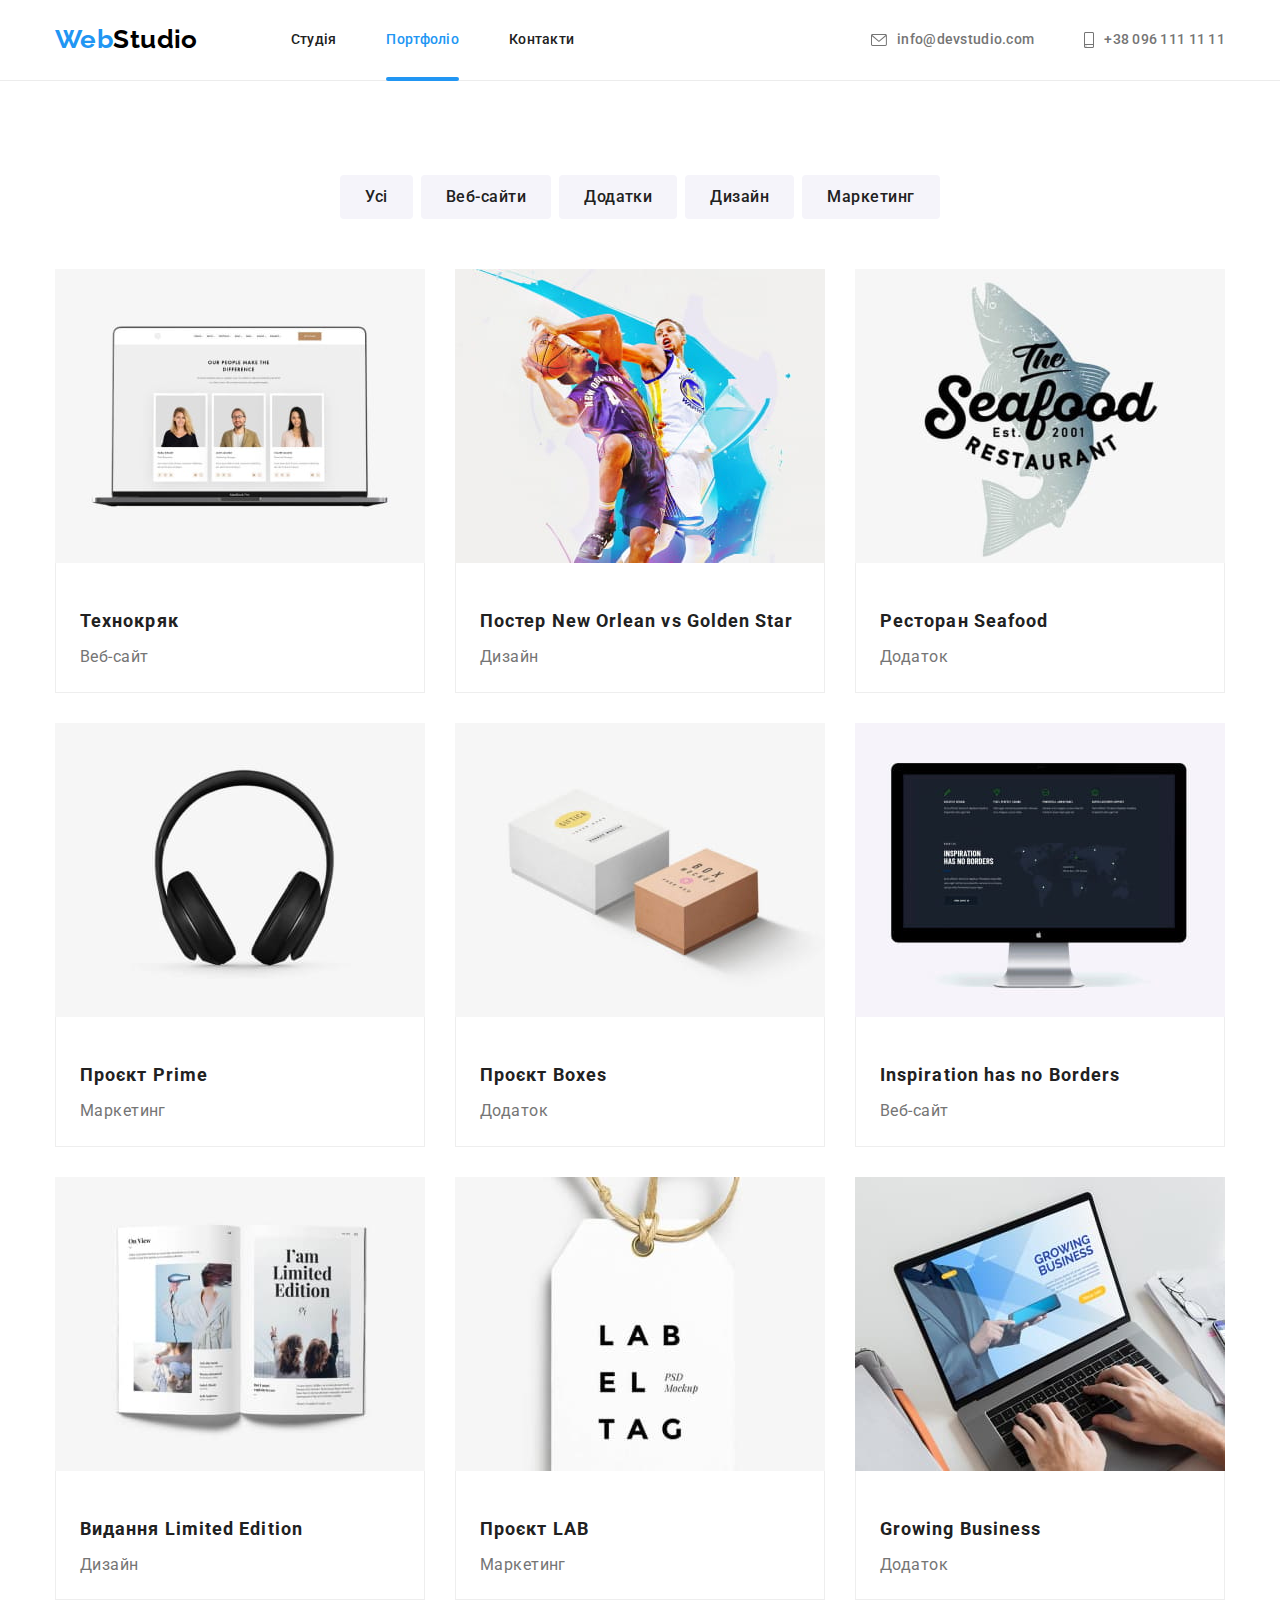
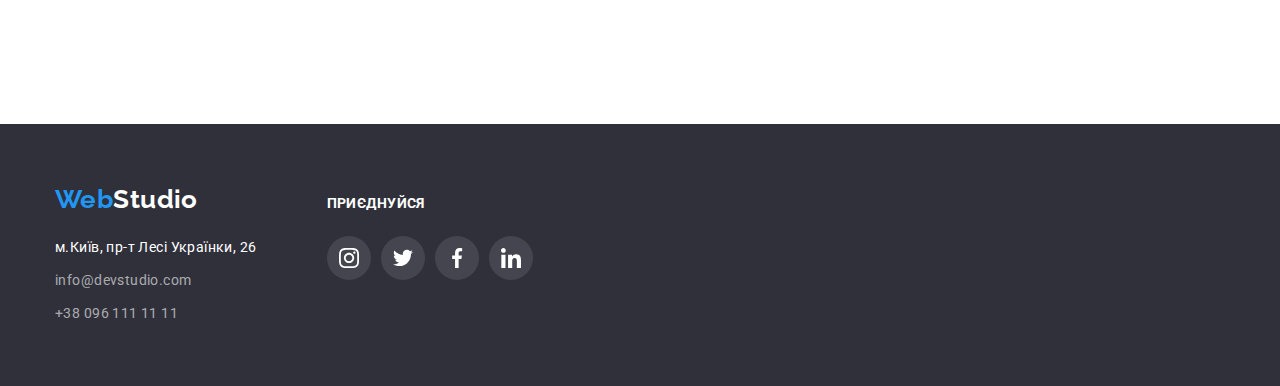
==== portfolio.html @ 5b828c4e "create new repository" ====
<!DOCTYPE html>
<html lang="en">
  <head>
    <meta charset="UTF-8" />
    <meta http-equiv="X-UA-Compatible" content="IE=edge" />
    <meta name="viewport" content="width=device-width, initial-scale=1.0" />
    <title>Портфоліо</title>
    <link
      href="https://fonts.googleapis.com/css2?family=Raleway:wght@700&family=Roboto:wght@400;500;700;900&display=swap"
      rel="stylesheet"
    />
    <link rel="stylesheet" href="https://cdnjs.cloudflare.com/ajax/libs/modern-normalize/1.1.0/modern-normalize.min.css">
    <link rel="stylesheet" href="./css/styles.css" />
  </head>
  <body>
    <header>

      <!--Навігація-->

      <div class="container top-line">
      <nav class="line">
        <a lang="en" href="./index.html" class="logo">Web<span class="logo-main">Studio</span></a>
        <ul class="site-nav">
          <li class="item"><a href="./index.html" class="link">Студія</a></li>
          <li class="item"><a href="./portfolio.html" class="link current">Портфоліо</a></li>
          <li class="item"><a href="#" class="link">Контакти</a></li>
        </ul>
      </nav>

      <ul class="auth-nav">
        <li class="item">
          <a href="mailto:info@devstudio.com" class="link">
            <svg class="icon-nav" width="16" height="12">
              <use href="./images/sprite.svg#icon-mail"></use>
            </svg>info@devstudio.com</a></li>
        <li class="item">
          <a href="tel:+380961111111" class="link">
            <svg class="icon-nav" width="10" height="16">
              <use href="./images/sprite.svg#icon-phone"></use>
            </svg>+38 096 111 11 11</a></li>
      </ul>
      </div>
    </header>

    <!--Проекти-->

    <main>
      <section class="project-section">
        <h1 class="visually-hidden">Наші проекти</h1>
        <ul class="container nav-list">
          <li class="buttons-list"><button type="button" class="buttons">Усі</button></li>
          <li class="buttons-list"><button type="button" class="buttons">Веб-сайти</button></li>
          <li class="buttons-list"><button type="button" class="buttons">Додатки</button></li>
          <li class="buttons-list"><button type="button" class="buttons">Дизайн</button></li>
          <li class="buttons-list"><button type="button" class="buttons">Маркетинг</button></li>
        </ul>

        <ul class="container main-project-list">
          <li class="project-list">
            <a href="#" class="project-link">
              <div class="container-project">
                <p class="container-project-text">Ресурс пропонує комплексні пропозиції з різним рівнем функціоналу та сервісів. Все
                  це дозволить відвідувачу отримати
                  вичерпні відомості про компанію чи приватну особу.</p>
                <img class="project-img" src="./images/texnokryk.jpg" alt="Технокряк" width="370" />
              </div>
              <div class="project-border"><h2 class="project-title">Технокряк</h2>
              <p class="project-text">Веб-сайт</p></div>
            </a>
          </li>

          <li class="project-list">
            <a href="#" class="project-link">
              <div class="container-project">
                <p class="container-project-text">Ресурс пропонує комплексні пропозиції з різним рівнем функціоналу та сервісів. Все
                  це дозволить відвідувачу отримати
                  вичерпні відомості про компанію чи приватну особу.</p>
                <img class="img" src="./images/basketball.jpg" alt="Design" width="370" />
              </div>
              <div class="project-border"><h2 class="project-title">Постер New Orlean vs Golden Star</h2>
              <p class="project-text">Дизайн</p></div>
            </a>
          </li>

          <li class="project-list">
            <a href="#" class="project-link">
              <div class="container-project">
                <p class="container-project-text">Ресурс пропонує комплексні пропозиції з різним рівнем функціоналу та сервісів. Все
                  це дозволить відвідувачу отримати
                  вичерпні відомості про компанію чи приватну особу.</p>
                <img class="img" src="./images/seafood.jpg" alt="Ресторан Seafood" width="370" />
              </div>
              <div class="project-border"><h2 class="project-title">Ресторан Seafood</h2>
              <p class="project-text">Додаток</p></div>
            </a>
          </li>

          <li class="project-list">
            <a href="#" class="project-link">
              <div class="container-project">
                <p class="container-project-text">Ресурс пропонує комплексні пропозиції з різним рівнем функціоналу та сервісів. Все
                  це дозволить відвідувачу отримати
                  вичерпні відомості про компанію чи приватну особу.</p>
                <img class="img" src="./images/headphones.jpg" alt="Проєкт Prime" width="370" />
              </div>
              <div class="project-border"><h2 class="project-title">Проєкт Prime</h2>
              <p class="project-text">Маркетинг</p></div>
            </a>
          </li>

          <li class="project-list">
            <a href="#" class="project-link">
              <div class="container-project">
                <p class="container-project-text">Ресурс пропонує комплексні пропозиції з різним рівнем функціоналу та сервісів. Все
                  це дозволить відвідувачу отримати
                  вичерпні відомості про компанію чи приватну особу.</p>
                <img class="img" src="./images/boxes.jpg" alt="Проєкт Boxes" width="370" />
              </div>
              <div class="project-border"><h2 class="project-title">Проєкт Boxes</h2>
              <p class="project-text">Додаток</p></div>
            </a>
          </li>

          <li class="project-list">
            <a href="#" class="project-link">
              <div class="container-project">
                <p class="container-project-text">Ресурс пропонує комплексні пропозиції з різним рівнем функціоналу та сервісів. Все
                  це дозволить відвідувачу отримати
                  вичерпні відомості про компанію чи приватну особу.</p>
                <img class="img" src="./images/monitor.jpg" alt="Монітор" width="370" />
              </div>
              <div class="project-border"><h2 class="project-title">Inspiration has no Borders</h2>
              <p class="project-text">Веб-сайт</p></div>
            </a>
          </li>

          <li class="project-list">
            <a href="#" class="project-link">
              <div class="container-project">
                <p class="container-project-text">Ресурс пропонує комплексні пропозиції з різним рівнем функціоналу та сервісів. Все
                  це дозволить відвідувачу отримати
                  вичерпні відомості про компанію чи приватну особу.</p>
                <img class="img" src="./images/limitededition.jpg" alt="Журнал" width="370" />
              </div>
              <div class="project-border"><h2 class="project-title">Видання Limited Edition</h2>
              <p class="project-text">Дизайн</p></div>          
            </a>
          </li>

          <li class="project-list">
            <a href="#" class="project-link">
              <div class="container-project">
                <p class="container-project-text">Ресурс пропонує комплексні пропозиції з різним рівнем функціоналу та сервісів. Все
                  це дозволить відвідувачу отримати
                  вичерпні відомості про компанію чи приватну особу.</p>
                <img class="img" src="./images/lab.jpg" alt="Бірка з одягу" width="370" />
              </div>
              <div class="project-border"><h2 class="project-title">Проєкт LAB</h2>
              <p class="project-text">Маркетинг</p></div>
            </a>
          </li>

          <li class="project-list">
            <a href="#" class="project-link">
              <div class="container-project">
                <p class="container-project-text">Ресурс пропонує комплексні пропозиції з різним рівнем функціоналу та сервісів. Все
                  це дозволить відвідувачу отримати
                  вичерпні відомості про компанію чи приватну особу.</p>
                <img class="img" src="./images/growingbusiness.jpg" alt="Робота на ноутбуці" width="370" />
              </div>
              <div class="project-border"><h2 class="project-title">Growing Business</h2>
              <p class="project-text">Додаток</p></div>           
            </a>
          </li>
        </ul>
      </section>
    </main>

    <!--Футер-->

    <footer class="footer">
      <div class="container footer-container">
      <div>
        <a lang="en" href="./index.html" class="logo">Web<span class="secondary-logo">Studio</span></a>
        <address>
          <ul class="footer-list">
            <li class="footer-li">
              <a href="https://goo.gl/maps/BaobwJiwFPhVXWJy6" target="_blank" rel="noopener noreferrer nofollow"
                class="address">
                м.Київ, пр-т Лесі Українки, 26</a>
            </li>
            <li class="footer-li"><a href="mailto:info@devstudio.com" class="nav-link">info@devstudio.com</a></li>
            <li class="footer-li"><a href="tel:+380961111111" class="nav-link">+38 096 111 11 11</a></li>
          </ul>
        </address>
      </div>
      <div class="footer-case">
        <b class="footer-title">приєднуйся</b>
        <ul class="main-footer-list">
          <li class="footer-icon-list">
            <a href="#" class="footer-link">
              <svg class="footer-icon" width="20" height="20">
                <use href="./images/sprite.svg#icon-instagram"></use>
              </svg>
            </a>
          </li>
          <li class="footer-icon-list">
            <a href="#" class="footer-link">
              <svg class="footer-icon" width="20" height="20">
                <use href="./images/sprite.svg#icon-twitter"></use>
              </svg>
            </a>
          </li>
          <li class="footer-icon-list">
            <a href="#" class="footer-link">
              <svg class="footer-icon" width="20" height="20">
                <use href="./images/sprite.svg#icon-facebook"></use>
              </svg>
            </a>
          </li>
          <li class="footer-icon-list">
            <a href="#" class="footer-link">
              <svg class="footer-icon" width="20" height="20">
                <use href="./images/sprite.svg#icon-linkedin"></use>
              </svg>
            </a>
          </li>
        </ul>
      </div>
      </div>
    </footer>
  </body>
</html>
---- css/styles.css ----
/* accent color - #2196F3 */
/* secondary text color #757575 */
/* main text color #212121 */
/* main background color #F5F4FA */
/* background footer color #2F303A */
/* white - #FFFFFF */
/* black - #000000 */

/* #ECECEC */
/* secondary background color #F5F5F5 */

:root{
  --primary-text-color: #757575;
  --title-text-color: #212121;
  --secondary-text-color: rgba(255, 255, 255, 0.6);
  --acent-color: #2196F3;
  --main-backgroung-color: #F5F4FA;
  --secondary-background-color: #2F303A;
  --white: #FFFFFF;
  --black: #000000;
  --background-button-color: #188CE8;
  --logo-color: #AFB1B8;
}

body{
  color: var(--primary-text-color);
  background-color: var(--white);

  font-family: "Roboto", sans-serif;
  font-weight: 400;
  font-size: 14px;
  line-height: 1.71;
  letter-spacing: 0.03em;
}

h1, h2, h3, h4, h5, h6, p {
  margin: auto;
}

ul {
  list-style: none;
  margin: 0;
  padding: 0;
}

img {
  display: block;
}

/* лого */

.container {
  width: 1200px;
  padding-left: 15px;
  padding-right: 15px;
  margin-right: auto;
  margin-left: auto;
  /*outline: 1px solid red;*/
}

.logo {
  color: var(--acent-color);
  text-decoration: none;

  font-family: "Raleway", sans-serif;
  font-weight: 700;
  font-size: 26px;
  line-height: 1.2;
}

.logo-main {
  color: var(--black);
}

/* Навігація */
.site-nav {

  display: flex;
  margin-left: 93px;
  padding-bottom: 32px;
  padding-top: 32px;
}

.site-nav .item:not(:last-child){
  margin-right: 50px;
}

.site-nav .link {
  position: relative;
  display: block;
  color: var(--title-text-color);
  text-decoration: none;

  font-weight: 500;
  font-size: 14px;
  line-height: 1.14;
  letter-spacing: 0.02em;

  transition: color 250ms cubic-bezier(0.4, 0, 0.2, 1);
}

.site-nav .link:hover,
.site-nav .link:focus {
  color: var(--acent-color);
}

.site-nav .current {
  color: var(--acent-color);
}

.current::after  {
  content: "";
  
  position: absolute;
  bottom: -33px;

  display: block;
  height: 4px;
  width: 100%;
  border-radius: 4px;
  background-color: var(--acent-color);
}

/* телефон та имейл */
.auth-nav {
  display: flex;
  margin-left: auto;
}

.auth-nav .item:not(:last-child) {
  margin-right: 50px;
}

.auth-nav .link {
  padding-top: 32px;
  padding-bottom: 32px;

  color: var(--primary-text-color);
  fill: var(--primary-text-color);
  text-decoration: none;

  font-weight: 500;
  font-size: 14px;
  line-height: 1.14;
  letter-spacing: 0.02em;

  transition: color 250ms cubic-bezier(0.4, 0, 0.2, 1),
  fill 250ms cubic-bezier(0.4, 0, 0.2, 1)
}

.auth-nav .link:hover,
.auth-nav .link:focus {
  color: var(--acent-color);
  fill: var(--acent-color);
}

.item .link {
  display: flex;
  align-items: center;
}

.icon-nav {
  margin-right: 10px;
}

.line {
  display: flex;
  align-items: center;
}

.top-line {
  display: flex;
  align-items: center;
}

header {
  border-bottom: 1px solid #ECECEC;
}




/* hero */

.hero {
  width: 1600px;
  background-image: linear-gradient(to right, rgba(47, 48, 58, 0.4), rgba(47, 48, 58, 0.4)), url("../images/background.jpg");
  background-color: var(--secondary-background-color);
  padding: 200px 0;
  margin: 0 auto;
}

.hero-title {
  max-width: 696px;
  margin: 0 auto 30px;

  color: var(--white);

  text-transform: uppercase;
  text-align: center;
  font-weight: 900;
  font-size: 44px;
  line-height: 1.36;
  letter-spacing: 0.06em;
}

.button {
  display: block;
  margin: 0 auto;
  padding: 10px 32px;

  background-color: var(--acent-color);
  color: var(--white);

  cursor: pointer;

  font-family: inherit;
  font-weight: 700;
  font-size: 16px;
  line-height: 1.8;
  letter-spacing: 0.06em;
  border-radius: 4px;
  border: 1px solid transparent;

  transition: background-color 250ms cubic-bezier(0.4, 0, 0.2, 1)
}

.button:focus,
.button:hover {
  background-color: var(--background-button-color);
}

.backdrop {
  position: fixed;
  top: 0;
  left: 0;
  width: 100%;
  height: 100%;
  background-color: rgba(0, 0, 0, 0.2);
  opacity: 1;
  transition: opacity 500ms cubic-bezier(0.4, 0, 0.2, 1);
}

.backdrop.is-hidden {
  opacity: 0;
  pointer-events: none;
}

.backdrop.is-hidden .modal {
  transform: translate(-50%, -50%) scale(0.9);
}

.modal {
  position: absolute;
  top: 50%;
  left: 50%;
  transform: translate(-50%, -50%) scale(1);

  height: 581px;
  width: 528px;
  background-color: var(--white);
}

.modal-icon {
  position: absolute;
  top: 0;
  right: 0;
  margin-right: 8px;
  margin-top: 8px;
  cursor: pointer;
  
}

/* переваги */
.visually-hidden {
  position: absolute;
  white-space: nowrap;
  width: 1px;
  height: 1px;
  overflow: hidden;
  border: 0;
  padding: 0;
  clip: rect(0 0 0 0);
  clip-path: inset(50%);
  margin: -1px;
}

.icon-background {
  display: flex;
  align-items: center;
  justify-content: center;
  background-color: var(--main-backgroung-color);
  width: 270px;
  height: 120px;
  margin-bottom: 30px;
  border-radius: 4px;
}

.benefits-section {
  padding-top: 94px;
  padding-bottom: 94px;
}

.benefits-title {
  color: var(--title-text-color);

  font-weight: 700;
  font-size: 14px;
  line-height: 1.14;

  text-transform: uppercase;

  margin: 0;
  padding: 0;
}

.benefits-p {
  margin: 10px 0 0 0;
}

.benefits-list {
  flex-basis: calc((100%-90px) /4);
}

.benefits {
  display: flex;
  gap: 30px;
}




/* Чим ми займаємося */
.section-title {
  color: var(--title-text-color);

  font-weight: 700;
  font-size: 36px;
  line-height: 1.16;
  text-align: center;

  margin: 0;
  margin-bottom: 50px;
}

.work {
  display: flex;
}

.work-img {
  position: relative;
}

.work-text {
  padding: 27px 0;
  
  font-weight: 700;
  line-height: 1.14;

  text-align: center;
  text-transform: uppercase;

  color: var(--white);
}

.work-block {
  position: absolute;
  bottom: 0;
  width: 100%;
  height: 70px;
  background-color: rgba(47, 48, 58, 0.8);
}

.work-section {
  padding-bottom: 94px;
}

.work-list:not(:last-child) {
  margin-right: 30px;
}

.img {
  display: block;
}
/* Наша команда */

.team {
  background-color: var(--main-backgroung-color);
  padding-top: 94px;
  padding-bottom: 94px;
}

.title {
  margin-bottom: 50px;

  color: var(--title-text-color);

  font-weight: 700;
  font-size: 36px;
  line-height: 1.16;
  text-align: center;
}

.team-title {
  margin-top: 30px;
  margin-bottom: 10px;
  color: var(--title-text-color);

  text-align: center;
  font-weight: 500;
  font-size: 16px;
  line-height: 1.18;
}

.team-people {
  background-color: var(--white);
  fill: var(--logo-color);

  box-shadow: 0px 1px 3px rgba(0, 0, 0, 0.12), 0px 1px 1px rgba(0, 0, 0, 0.14), 0px 2px 1px rgba(0, 0, 0, 0.2);
  border-radius: 0px 0px 4px 4px;
}

.team-people:not(:last-child) {
  margin-right: 30px;
}

.team-text {
  margin-bottom: 16px;

  text-align: center;
  font-size: 16px;
  line-height: 1.18;
}

.team-container {
  margin-bottom: 30px;
}

.icon-list {
  display: inline-flex;
  align-items: center;
  justify-content: center;
  width: 44px;
  height: 44px;
  fill: var(--logo-color);
}

.icon-list:not(:last-child) {
  margin-right: 10px;
}

.main-list-icon {
  display: flex;
  align-items: center;
  justify-content: center;
}

.icon-link {
  display: flex;
  fill: var(--logo-color);
  padding: 12px;
  border-radius: 50px;

  transition: fill 250ms cubic-bezier(0.4, 0, 0.2, 1), 
  background-color 250ms cubic-bezier(0.4, 0, 0.2, 1);
}

.icon-link:hover,
.icon-link:focus {
  fill: var(--white);
  background-color: var(--acent-color);
  
}

.team-list {
  display: flex;
}

/*client*/

.client {
  padding-top: 94px;
  padding-bottom: 94px;
}

.main-list-client {
  display: flex;
  justify-content: space-between;
}

.list-client {
  display: flex;
  justify-content: center;
  align-items: center;
  width: 170px;
  height: 92px;
}

.client-link {
  fill: var(--logo-color);
  padding: 16px 32px;
  border: 1px solid var(--logo-color);
  border-radius: 4px;

  transition: fill 250ms cubic-bezier(0.4, 0, 0.2, 1),
  border 250ms cubic-bezier(0.4, 0, 0.2, 1);
}

.client-link:hover, 
.client-link:focus {
  fill: var(--acent-color);
  border: 1px solid var(--acent-color);
}

/* footer */
.footer {
  background-color: var(--secondary-background-color);
  padding-top: 60px;
  padding-bottom: 60px;
}

.footer-container {
  display: flex;
  align-items: baseline;
}

.logo {
  display: inline-block;
}

.secondary-logo {
  color: var(--white);
}

.address {
  color: var(--white);
  text-decoration: none;

  font-style: normal;
  
  font-size: 14px;
  line-height: 1.7;
  letter-spacing: 0.03em;

  transition: color 250ms cubic-bezier(0.4, 0, 0.2, 1);
}

.address:hover,
.address:focus {
  color: var(--acent-color);
}

.footer-list {
  display: block;
  margin-top: 20px;
}

.footer-li:not(:last-child) {
  margin-bottom: 9px;
}

.nav-link {
  color: var(--secondary-text-color);
  text-decoration: none;

  font-style: normal;
  font-size: 14px;
  line-height: 1.7;

  transition: color 250ms cubic-bezier(0.4, 0, 0.2, 1);
}

.nav-link:hover,
.nav-link:focus {
  color: var(--acent-color);
}

.footer-case {
  margin-left: 70px;
}

.footer-title {
  color: var(--white);
  font-weight: 700;
  font-size: 14px;
  line-height: 1.14;
  letter-spacing: 0.03em;
  text-transform: uppercase;
}


.main-footer-list {
  display: flex;
  margin-top: 20px;
}

.footer-icon-list {
  display: flex;
  justify-content: center;
  align-items: center;
  width: 44px;
  height: 44px;

  background-color: rgba(255, 255, 255, 0.1);
  border-radius: 50px;
}

.footer-icon-list:not(:last-child) {
  margin-right: 10px;
}

.footer-link {
  display: flex;
  padding: 12px;
  fill: var(--white);
  border-radius: 50px;

  transition: background-color 250ms cubic-bezier(0.4, 0, 0.2, 1),
  border-radius 250ms cubic-bezier(0.4, 0, 0.2, 1);
}

.footer-link:hover,
.footer-link:focus {
  background-color: var(--acent-color);
  
}

/* PORTFOLIO */
/* buttons */

.nav-list {
  display: flex;
  margin-bottom: 50px;
  justify-content: center;
}

.project-border {
  padding: 20px 24px;
  border: 1px solid #eeeeee;
  border-top: none;
}

.project-section {
  padding-top: 94px;
  padding-bottom: 94px;
}

.buttons-list:not(:last-child) {
  margin-right: 8px;
}

.buttons {
  padding: 6px 22px;

  background-color: var(--main-backgroung-color);
  color: var(--title-text-color);

  cursor: pointer;

  font-family: 'Roboto';
  font-weight: 500;
  font-size: 16px;
  line-height: 1.62;
  letter-spacing: 0.03em;
  border-radius: 4px;
  border: solid transparent;

  transition: color 250ms cubic-bezier(0.4, 0, 0.2, 1),
  background-color 250ms cubic-bezier(0.4, 0, 0.2, 1),
  box-shadow 250ms cubic-bezier(0.4, 0, 0.2, 1);
}

.buttons:hover,
.buttons:focus {
  background-color: var(--acent-color);
  color: var(--white);
  box-shadow: 0px 3px 1px rgba(0, 0, 0, 0.1), 0px 1px 2px rgba(0, 0, 0, 0.08), 0px 2px 2px rgba(0, 0, 0, 0.12);
  border-radius: 4px;
}

/* Проекти */
.main-project-list {
  display: flex;
  flex-wrap: wrap;
}

.project-list:nth-child(3n) {
  margin-right: 0;
}

.project-list {
  margin-right: 30px;
  margin-bottom: 30px;
}

.project-link {
  text-decoration: none;

  transition: box-shadow 250ms cubic-bezier(0.4, 0, 0.2, 1);
}

.project-link:hover,
.project-link:focus {
  display: block;
  box-shadow: 0px 1px 1px rgba(0, 0, 0, 0.12), 0px 4px 4px rgba(0, 0, 0, 0.06), 1px 4px 6px rgba(0, 0, 0, 0.16);
  
}

.project-title {
  margin-top: 20px;
  margin-bottom: 4px;
  color: var(--title-text-color);

  font-weight: 700;
  font-size: 18px;
  line-height: 2;
  letter-spacing: 0.06em;
}

.container-project-text{
  position: absolute;
  width: 100%;
  height: 100%;
  background-color: rgba(33, 150, 243, 0.9);
  opacity: 0;
  transform: translateY(100%);
  transition: transform 250ms cubic-bezier(0.4, 0, 0.2, 1),
  opacity 250ms cubic-bezier(0.4, 0, 0.2, 1);
  padding: 63px 24px;
  font-size: 18px;
  line-height: 28px;
  color: var(--white);
}

.container-project {
  position: relative;
  overflow: hidden;
}

.project-link:hover .container-project-text {
  transform: translateY(0);
  opacity: 1;
}

.project-text {
  margin: 0;
  color: var(--primary-text-color);

  font-size: 16px;
  line-height: 1.8;
}
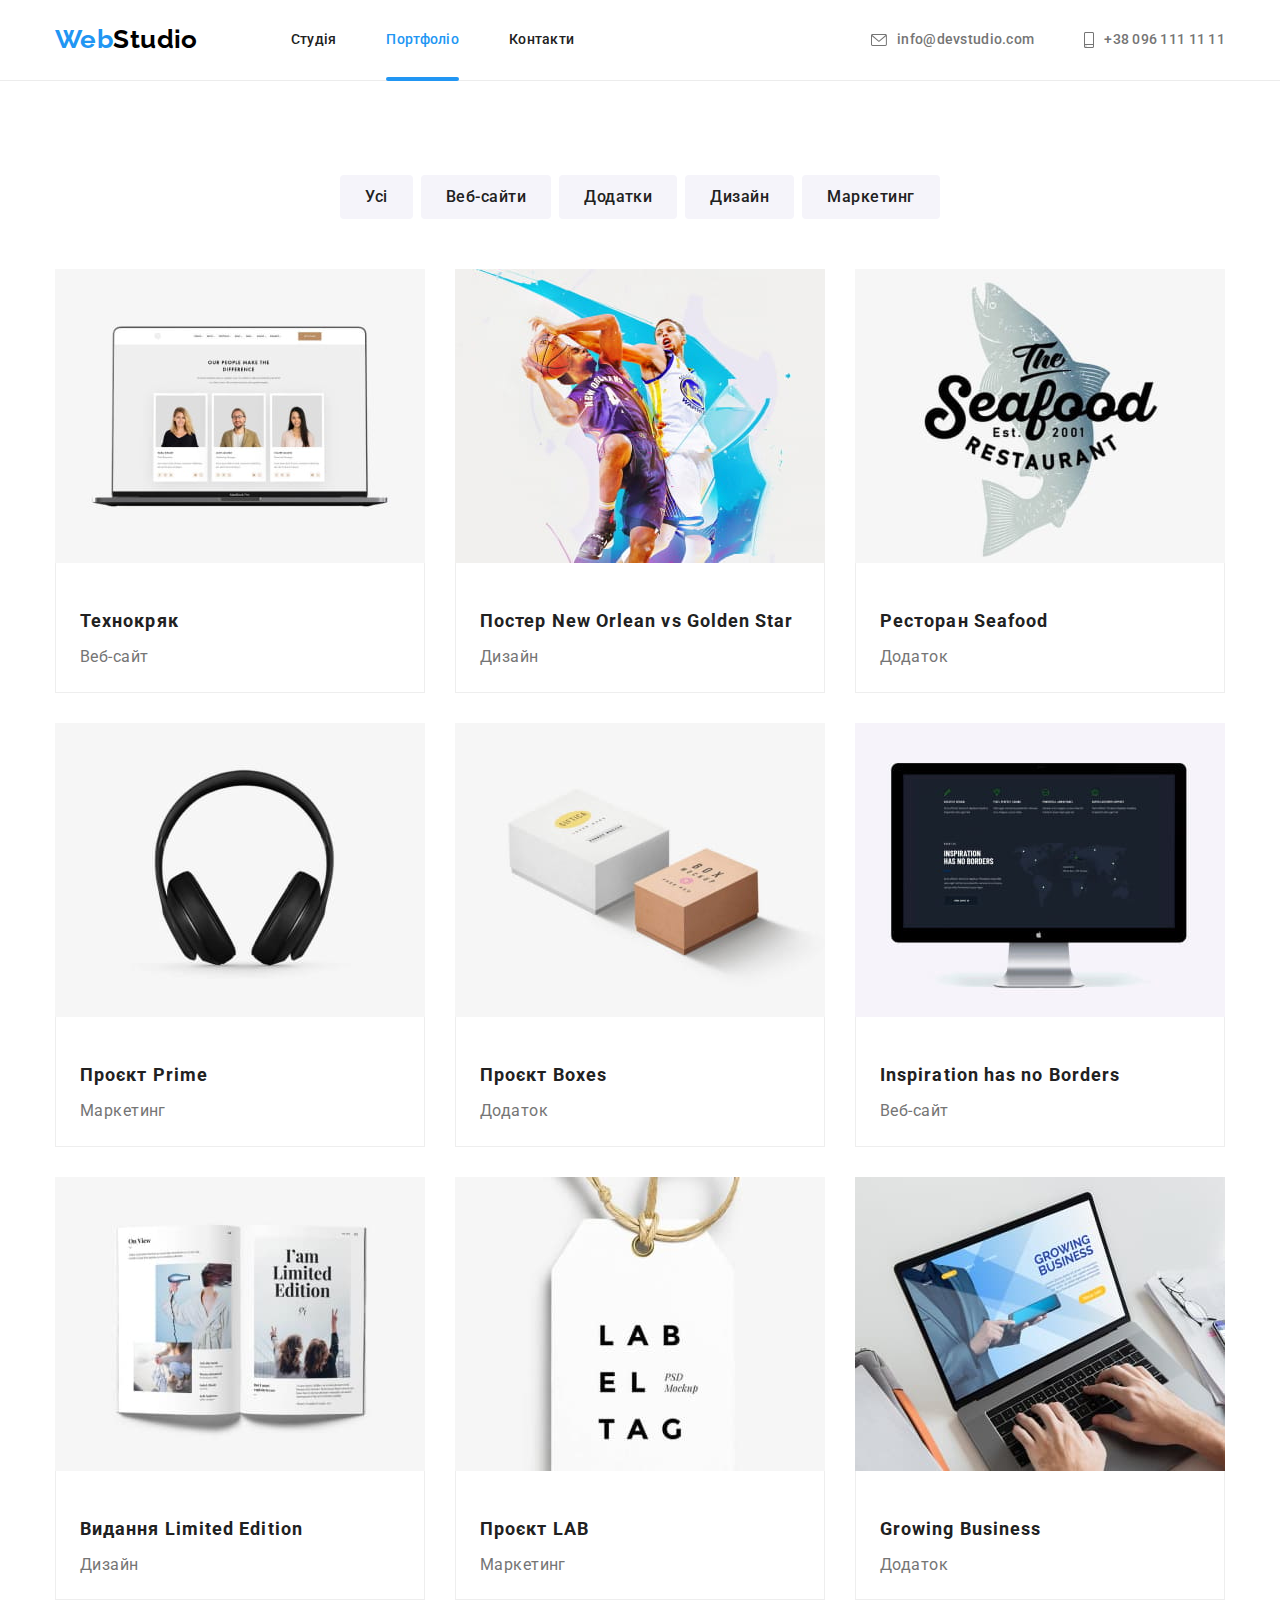
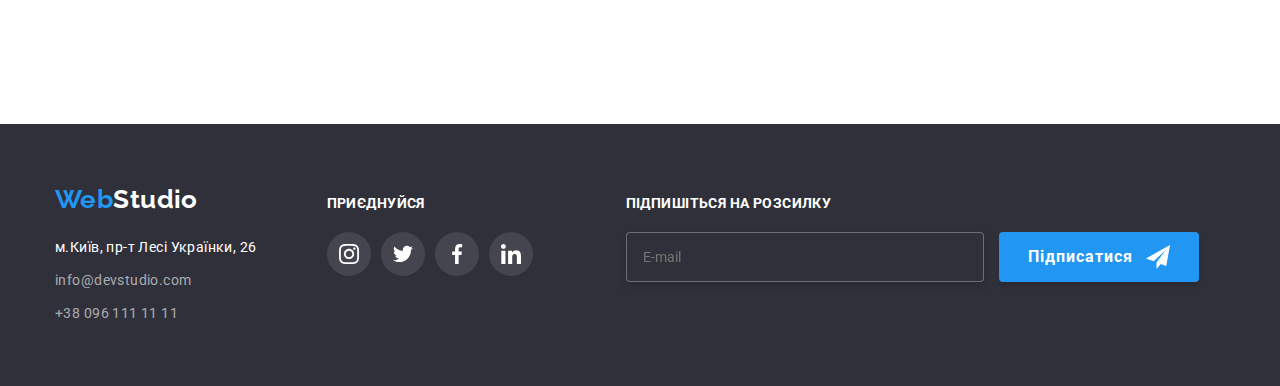
==== commit 443692a1: "Update portfolio.html" ====
--- a/portfolio.html
+++ b/portfolio.html
@@ -227,6 +227,20 @@
           </li>
         </ul>
       </div>
+      <div>
+        <b class="footer-title">підпишіться на розсилку</b>
+        <form>
+          <input type="email" name="email" placeholder="E-mail" class="footer-form">
+          <button type="submit" class="footer-button">
+            <div class="icon-subscribe">
+              <span class="button-footer-text">Підписатися</span>
+              <svg width="24" height="24">
+                <use href="./images/sprite.svg#icon-subscribe"></use>
+              </svg>
+            </div>
+          </button>
+        </form>
+      </div>
       </div>
     </footer>
   </body>
--- a/css/styles.css
+++ b/css/styles.css
@@ -230,6 +230,8 @@
   background-color: var(--background-button-color);
 }
 
+/*Modal*/
+
 .backdrop {
   position: fixed;
   top: 0;
@@ -238,7 +240,7 @@
   height: 100%;
   background-color: rgba(0, 0, 0, 0.2);
   opacity: 1;
-  transition: opacity 500ms cubic-bezier(0.4, 0, 0.2, 1);
+  transition: opacity 250ms cubic-bezier(0.4, 0, 0.2, 1);
 }
 
 .backdrop.is-hidden {
@@ -261,14 +263,192 @@
   background-color: var(--white);
 }
 
-.modal-icon {
+.icon-exid {
   position: absolute;
   top: 0;
   right: 0;
   margin-right: 8px;
   margin-top: 8px;
   cursor: pointer;
+
+  transition: fill 250ms cubic-bezier(0.4, 0, 0.2, 1);
+}
+
+.icon-exid:hover,
+.icon-exid:focus {
+  fill: var(--acent-color);
+}
+
+.form {
+  width: 528px;
+  margin-left: auto;
+  margin-right: auto;
+  padding: 40px;
+}
+
+.modal-h {
+  display: block;
+
+  margin-bottom: 12px;
+  font-weight: 700;
+  font-size: 20px;
+  line-height: 1.15;
   
+  text-align: center;
+
+  color: var(--title-text-color);
+}
+
+.form-field {
+  display: flex;
+  flex-direction: column;
+}
+
+.form-input {
+  position: relative;
+  height: 40px;
+  margin-bottom: 10px;
+  padding-left: 42px;
+  border: 1px solid rgba(33, 33, 33, 0.2);
+  border-radius: 4px;
+  cursor: pointer;
+  transition: border 250ms cubic-bezier(0.4, 0, 0.2, 1);
+}
+
+.form-input:hover, 
+.form-input:focus {
+  border: 1px solid var(--acent-color);
+  outline: none;
+}
+
+.form-input:focus + svg {
+  fill: var(--acent-color);
+}
+
+.form-field .modal-icon {
+  cursor: pointer;
+  transition: fill 250ms cubic-bezier(0.4, 0, 0.2, 1);
+}
+
+.form-field:hover .modal-icon, 
+.form-field:focus .modal-icon{
+  fill: var(--acent-color);
+}
+
+.form-field::placeholder {
+  color: rgba(117, 117, 117, 0.5);
+}
+
+.modal-icon {
+  position: absolute;
+  transform: translateY(28px) translateX(12px);
+}
+
+.modal-text {
+  margin-bottom: 4px;
+  font-size: 12px;
+  line-height: 1.16;
+  letter-spacing: 0.01em;
+}
+
+textarea {
+  resize: none;
+
+  height: 120px;
+  padding: 12px 16px;
+  margin-bottom: 20px;
+
+  border: 1px solid rgba(33, 33, 33, 0.2);
+  border-radius: 4px;
+  transition: border 250ms cubic-bezier(0.4, 0, 0.2, 1);
+}
+
+textarea::placeholder {
+  font-size: 12px;
+  line-height: 1.16;
+  letter-spacing: 0.01em;
+  
+  color: rgba(117, 117, 117, 0.5);
+}
+
+textarea:hover, 
+textarea:focus {
+  border: 1px solid var(--acent-color);
+  outline: none;
+}
+
+.modal-button {
+  display: block;
+  margin: 30px auto 0;
+  padding: 10px 52px;
+  background-color: var(--acent-color);
+  color: var(--white);
+  cursor: pointer;
+
+  font-family: inherit;
+  font-weight: 700;
+  font-size: 16px;
+  line-height: 1.8;
+  letter-spacing: 0.06em;
+  
+  border-radius: 4px;
+  box-shadow: 0px 4px 4px rgba(0, 0, 0, 0.15);
+  border: 1px solid transparent;
+
+  transition: background-color 250ms cubic-bezier(0.4, 0, 0.2, 1);
+}
+
+.modal-button:hover,
+.modal-button:focus {
+  background-color: #188CE8;
+  outline: none;
+}
+
+.label {
+  display: flex;
+  align-items: center;
+}
+
+.checkbox {
+  position: absolute;
+  white-space: nowrap;
+  width: 1px;
+  height: 1px;
+  overflow: hidden;
+  border: 0;
+  padding: 0;
+  clip: rect(0 0 0 0);
+  clip-path: inset(50%);
+  margin: -1px;
+}
+
+.modal-link {
+  color: var(--acent-color);
+}
+
+.check-icon {
+  display: inline-block;
+  width: 16px;
+  height: 15px;
+  margin-right: 7px;
+
+  border: 2px solid var(--title-text-color);
+  border-radius: 2px;
+
+  border: 2px solid var(--title-text-color);
+  border-radius: 2px;
+  fill: var(--white);
+
+  transition: fill 250ms cubic-bezier(0.4, 0, 0.2, 1), 
+  background-color 250ms cubic-bezier(0.4, 0, 0.2, 1),
+  border 250ms cubic-bezier(0.4, 0, 0.2, 1);
+}
+
+.checkbox:checked + .check-icon {
+  fill: var(--white);
+  border: 2px solid var(--acent-color);
+  border-radius: 2px;
+  background-color: var(--acent-color);
 }
 
 /* переваги */
@@ -577,9 +757,12 @@
 
 .footer-case {
   margin-left: 70px;
+  margin-right: 93px;
 }
 
 .footer-title {
+  display: block;
+  margin-bottom: 20px;
   color: var(--white);
   font-weight: 700;
   font-size: 14px;
@@ -591,7 +774,6 @@
 
 .main-footer-list {
   display: flex;
-  margin-top: 20px;
 }
 
 .footer-icon-list {
@@ -622,7 +804,50 @@
 .footer-link:hover,
 .footer-link:focus {
   background-color: var(--acent-color);
-  
+}
+
+.footer-form {
+  height: 50px;
+  width: 358px;
+  padding-left: 16px;
+  margin-right: 12px;
+  border: 1px solid rgba(255, 255, 255, 0.3);
+  filter: drop-shadow(0px 4px 4px rgba(0, 0, 0, 0.15));
+  border-radius: 4px;
+  background-color: var(--secondary-background-color);
+  color: var(--white);
+}
+
+.footer-button {
+  width: 200px;
+  height: 50px;
+  padding: 0;
+  background-color: var(--acent-color);
+  border-radius: 4px;
+  box-shadow: 0px 4px 4px rgba(0, 0, 0, 0.15);
+  border: 1px solid transparent;
+  cursor: pointer;
+}
+
+.footer-button:hover,
+.footer-button:focus {
+  background-color: #188CE8;
+}
+
+.button-footer-text {
+  font-weight: 700;
+  font-size: 16px;
+  line-height: 1.87;
+  letter-spacing: 0.06em;
+  color: var(--white);
+}
+
+.icon-subscribe {
+  display: flex;
+  align-items: center;
+  justify-content: space-between;
+  padding-right: 28px;
+  padding-left: 28px;
 }
 
 /* PORTFOLIO */
